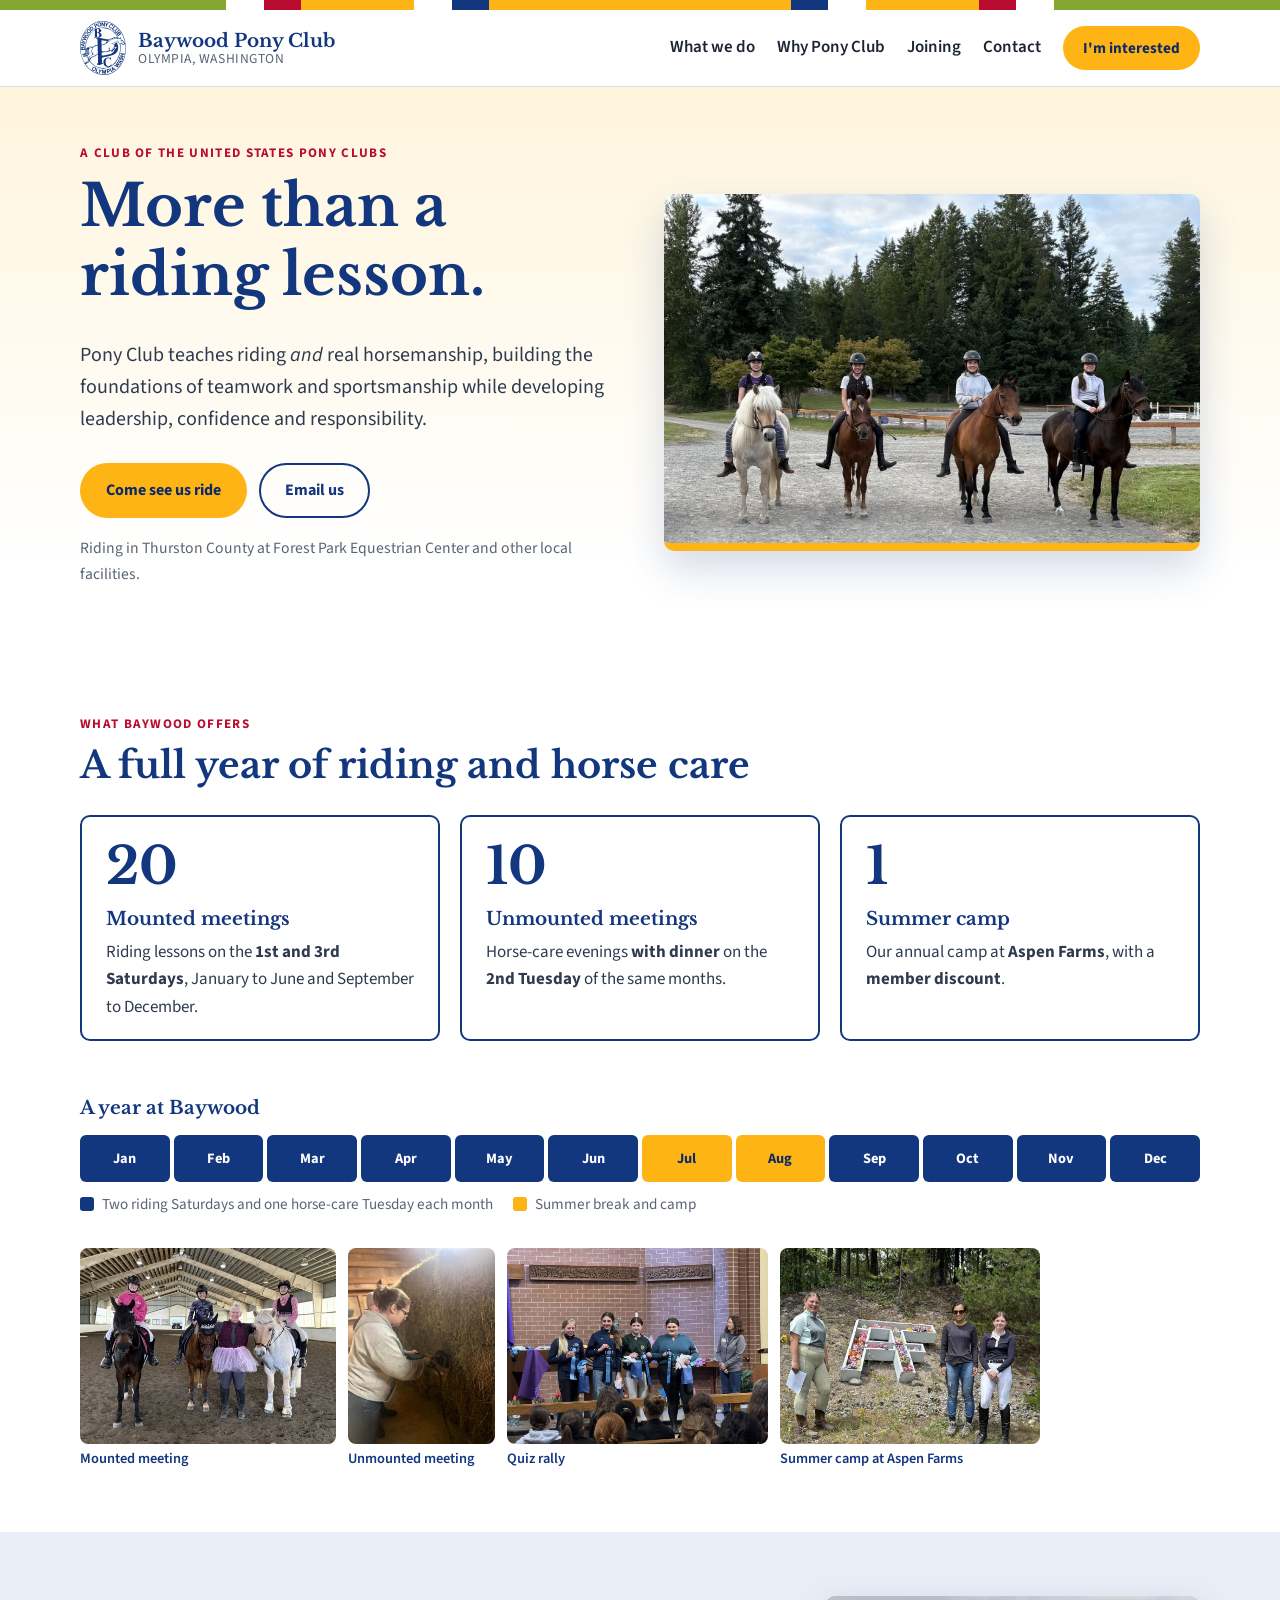
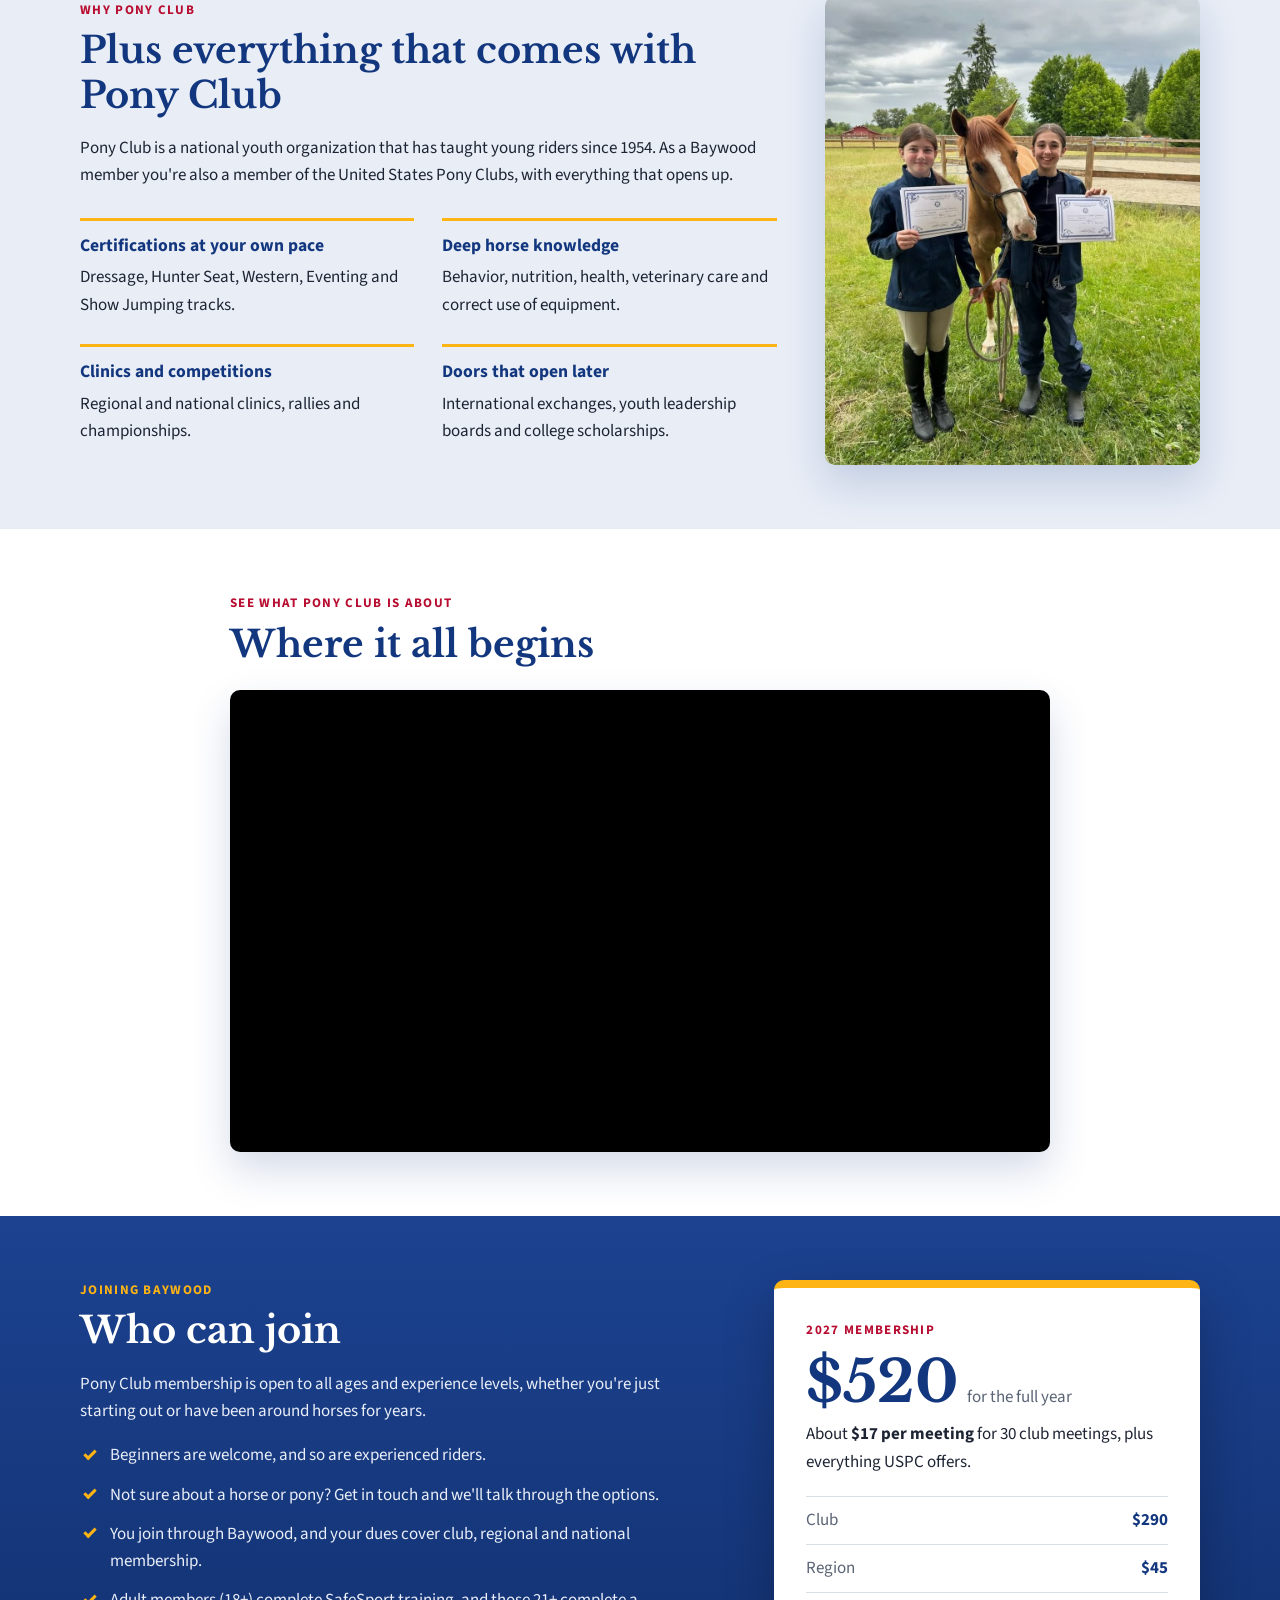
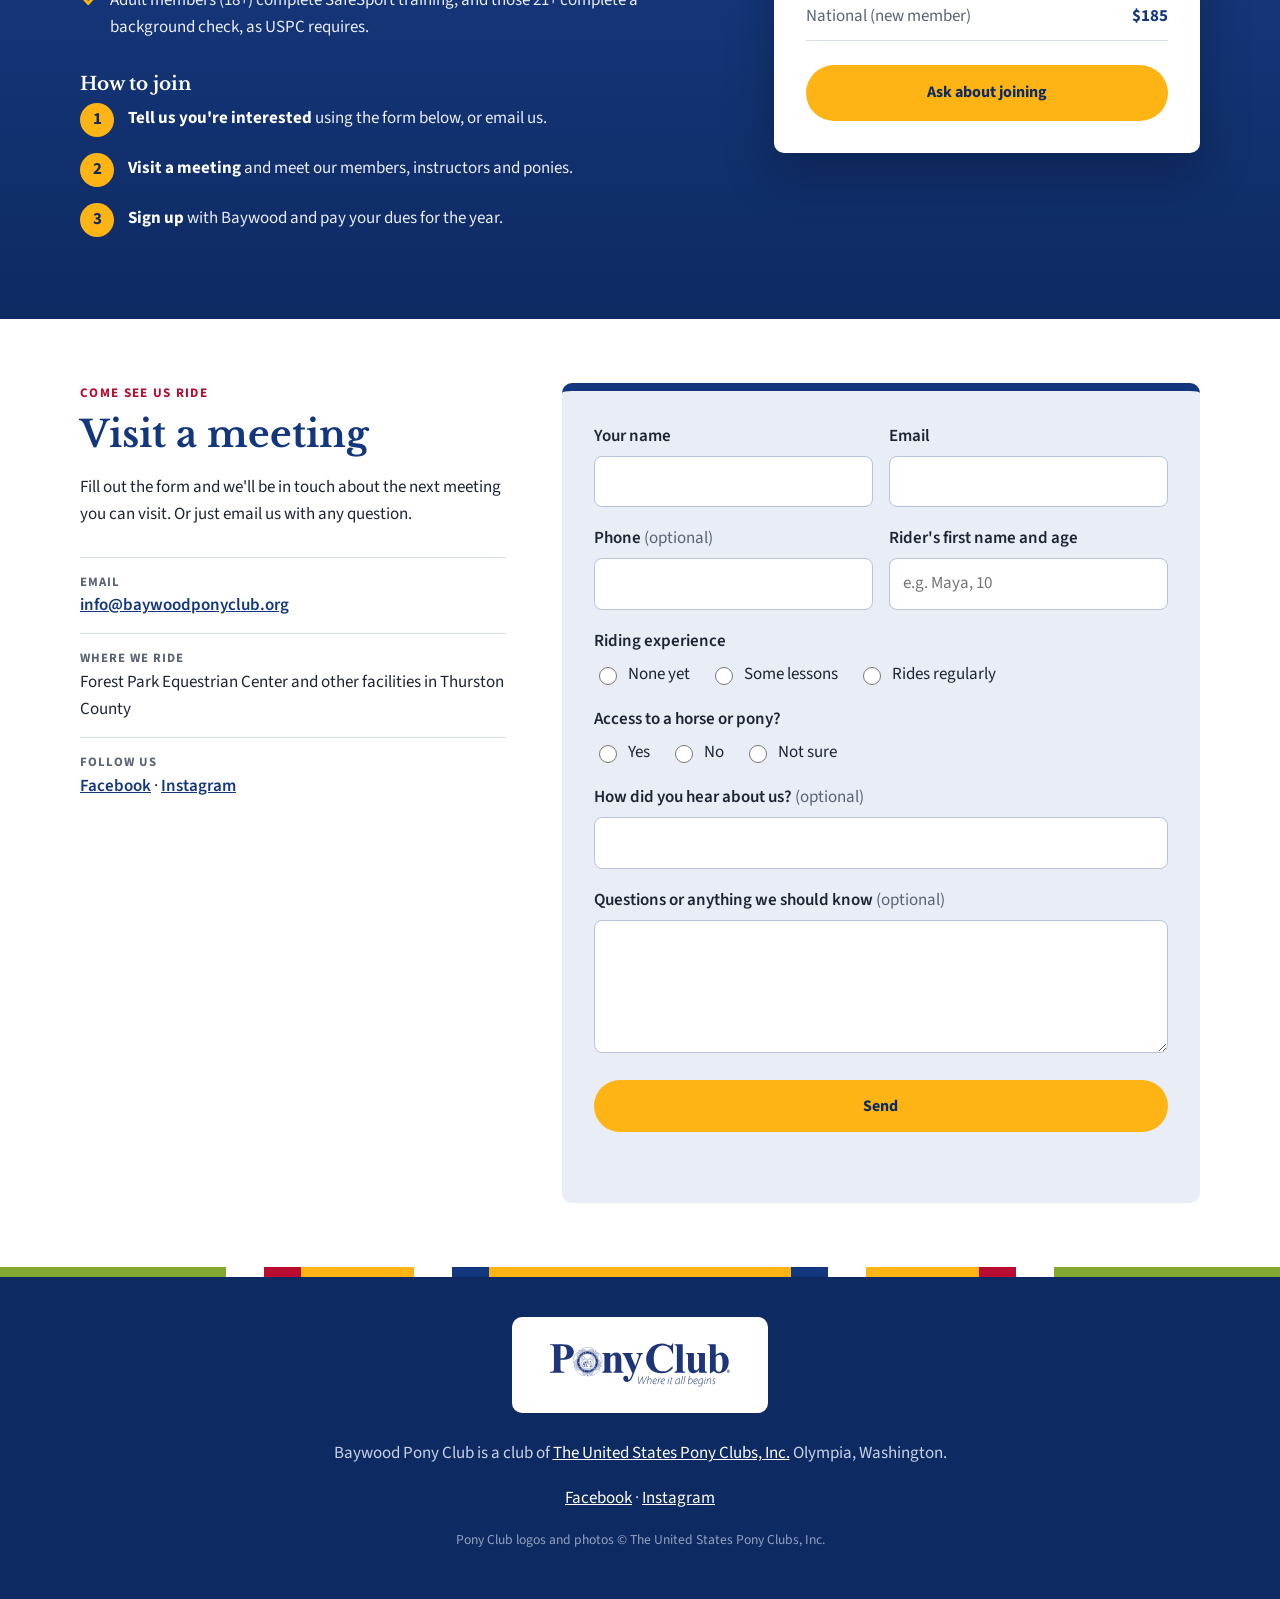
==== index.html @ 787c86e2 "Show the full five-rider photo when the hero image is enlarged Co-Authored-By: Claude Opus 5.5 (1M c" ====
<!doctype html>
<html lang="en">
<head>
  <meta charset="utf-8">
  <meta name="viewport" content="width=device-width, initial-scale=1">
  <title>Baywood Pony Club · Olympia, Washington</title>
  <meta name="description" content="Baywood Pony Club teaches young riders in Thurston County riding and real horsemanship. Mounted lessons, horse-care evenings and summer camp. Come see us ride.">
  <meta property="og:title" content="Baywood Pony Club · Olympia, Washington">
  <meta property="og:description" content="More than a riding lesson. Riding, horsemanship, teamwork and leadership for young riders in Thurston County.">
  <meta property="og:image" content="https://baywoodponyclub.org/assets/img/camp-trail-ride.jpg">
  <meta property="og:url" content="https://baywoodponyclub.org/">
  <link rel="canonical" href="https://baywoodponyclub.org/">
  <meta property="og:type" content="website">
  <link rel="icon" href="assets/img/favicon.png" type="image/png">
  <link rel="preconnect" href="https://fonts.googleapis.com">
  <link rel="preconnect" href="https://fonts.gstatic.com" crossorigin>
  <link href="https://fonts.googleapis.com/css2?family=Libre+Baskerville:ital,wght@0,400;0,700;1,400&family=Source+Sans+3:ital,wght@0,400;0,600;0,700;1,400&display=swap" rel="stylesheet">
  <link rel="stylesheet" href="assets/css/style.css">
</head>
<body>
  <a class="skip-link" href="#main">Skip to content</a>

  <!-- Pony Club brand stripe -->
  <div class="stripe" aria-hidden="true">
    <span class="g"></span><span class="w"></span><span class="r"></span><span class="y"></span><span class="w"></span><span class="b"></span><span class="y wide"></span><span class="b"></span><span class="w"></span><span class="y"></span><span class="r"></span><span class="w"></span><span class="g"></span>
  </div>

  <header class="site-header">
    <div class="container header-inner">
      <a class="brand" href="#top" aria-label="Baywood Pony Club home">
        <img src="assets/img/baywood-logo.svg" alt="" width="52" height="62">
        <span class="brand-text">
          <span class="brand-name">Baywood Pony Club</span>
          <span class="brand-sub">Olympia, Washington</span>
        </span>
      </a>
      <button class="nav-toggle" aria-expanded="false" aria-controls="site-nav">
        <span class="sr-only">Menu</span>
        <span class="bar"></span><span class="bar"></span><span class="bar"></span>
      </button>
      <nav id="site-nav" class="site-nav" aria-label="Main">
        <a href="#offer">What we do</a>
        <a href="#why">Why Pony Club</a>
        <a href="#join">Joining</a>
        <a href="#contact">Contact</a>
        <a class="btn btn-gold btn-sm" href="#interest">I'm interested</a>
      </nav>
    </div>
  </header>

  <main id="main">

    <!-- Hero -->
    <section class="hero" id="top">
      <div class="container hero-inner">
        <div class="hero-copy">
          <p class="eyebrow">A club of the United States Pony Clubs</p>
          <h1>More than a riding lesson.</h1>
          <p class="lead">Pony Club teaches riding <em>and</em> real horsemanship, building the foundations of teamwork and sportsmanship while developing leadership, confidence and responsibility.</p>
          <div class="hero-actions">
            <a class="btn btn-gold" href="#interest">Come see us ride</a>
            <a class="btn btn-outline" href="mailto:info@baywoodponyclub.org?subject=Baywood%20Pony%20Club%20question">Email us</a>
          </div>
          <p class="hero-note">Riding in Thurston County at Forest Park Equestrian Center and other local facilities.</p>
        </div>
        <figure class="hero-photo">
          <a href="assets/img/camp-trail-ride-full.jpg" class="zoom" data-caption="Summer camp at Aspen Farms" data-alt="Five Baywood riders lined up on their horses and ponies at summer camp, with tall evergreens behind them" aria-label="Enlarge photo: Baywood riders at summer camp"><img src="assets/img/camp-trail-ride.jpg" alt="Four Baywood riders lined up on their horses and ponies at summer camp, with tall evergreens behind them" width="1500" height="953"></a>
        </figure>
      </div>
    </section>

    <!-- What Baywood offers -->
    <section class="section" id="offer">
      <div class="container">
        <p class="eyebrow">What Baywood offers</p>
        <h2>A full year of riding and horse care</h2>
        <div class="stat-grid">
          <article class="stat-card">
            <p class="stat-num">20</p>
            <h3>Mounted meetings</h3>
            <p>Riding lessons on the <strong>1st and 3rd Saturdays</strong>, January to June and September to December.</p>
          </article>
          <article class="stat-card">
            <p class="stat-num">10</p>
            <h3>Unmounted meetings</h3>
            <p>Horse-care evenings <strong>with dinner</strong> on the <strong>2nd Tuesday</strong> of the same months.</p>
          </article>
          <article class="stat-card">
            <p class="stat-num">1</p>
            <h3>Summer camp</h3>
            <p>Our annual camp at <strong>Aspen Farms</strong>, with a <strong>member discount</strong>.</p>
          </article>
        </div>

        <h3 class="sub-head">A year at Baywood</h3>
        <ol class="year" aria-label="Months with club meetings">
          <li class="on">Jan</li><li class="on">Feb</li><li class="on">Mar</li><li class="on">Apr</li><li class="on">May</li><li class="on">Jun</li>
          <li class="camp">Jul</li><li class="camp">Aug</li>
          <li class="on">Sep</li><li class="on">Oct</li><li class="on">Nov</li><li class="on">Dec</li>
        </ol>
        <p class="year-key"><span class="key on"></span> Two riding Saturdays and one horse-care Tuesday each month <span class="key camp"></span> Summer break and camp</p>

        <div class="gallery">
          <figure style="flex-grow: 1.312">
            <a href="assets/img/mounted-meeting.jpg" class="zoom" aria-label="Enlarge photo: Mounted meeting"><img src="assets/img/mounted-meeting.jpg" alt="Three riders on their ponies in an indoor arena with their instructor, who is wearing a pink tutu" width="1000" height="762" loading="lazy"></a>
            <figcaption>Mounted meeting</figcaption>
          </figure>
          <figure style="flex-grow: 0.750">
            <a href="assets/img/unmounted-meeting.jpg" class="zoom" aria-label="Enlarge photo: Unmounted meeting"><img src="assets/img/unmounted-meeting.jpg" alt="A member practicing clipping on a hay bale at an unmounted meeting" width="900" height="1200" loading="lazy"></a>
            <figcaption>Unmounted meeting</figcaption>
          </figure>
          <figure style="flex-grow: 1.333">
            <a href="assets/img/quiz-rally.jpg" class="zoom" aria-label="Enlarge photo: Quiz rally"><img src="assets/img/quiz-rally.jpg" alt="Four members holding ribbons on stage at a quiz rally" width="1000" height="750" loading="lazy"></a>
            <figcaption>Quiz rally</figcaption>
          </figure>
          <figure style="flex-grow: 1.333">
            <a href="assets/img/summer-camp.jpg" class="zoom" aria-label="Enlarge photo: Summer camp at Aspen Farms"><img src="assets/img/summer-camp.jpg" alt="Members and an instructor at summer camp at Aspen Farms" width="960" height="720" loading="lazy"></a>
            <figcaption>Summer camp at Aspen Farms</figcaption>
          </figure>
        </div>
      </div>
    </section>

    <!-- Why Pony Club -->
    <section class="section section-tint" id="why">
      <div class="container why-inner">
        <div>
          <p class="eyebrow">Why Pony Club</p>
          <h2>Plus everything that comes with Pony Club</h2>
          <p>Pony Club is a national youth organization that has taught young riders since 1954. As a Baywood member you're also a member of the United States Pony Clubs, with everything that opens up.</p>
          <div class="feature-grid">
            <article class="feature">
              <h3>Certifications at your own pace</h3>
              <p>Dressage, Hunter Seat, Western, Eventing and Show Jumping tracks.</p>
            </article>
            <article class="feature">
              <h3>Deep horse knowledge</h3>
              <p>Behavior, nutrition, health, veterinary care and correct use of equipment.</p>
            </article>
            <article class="feature">
              <h3>Clinics and competitions</h3>
              <p>Regional and national clinics, rallies and championships.</p>
            </article>
            <article class="feature">
              <h3>Doors that open later</h3>
              <p>International exchanges, youth leadership boards and college scholarships.</p>
            </article>
          </div>
        </div>
        <figure class="why-photo">
          <img src="assets/img/rating.jpg" alt="Two Baywood members holding their new certification certificates beside a chestnut horse" width="900" height="1200" loading="lazy">
        </figure>
      </div>
    </section>

    <!-- Video -->
    <section class="section" id="video">
      <div class="container narrow">
        <p class="eyebrow">See what Pony Club is about</p>
        <h2>Where it all begins</h2>
        <div class="video">
          <iframe src="https://www.youtube-nocookie.com/embed/f9ogVcDZHcY" title="United States Pony Clubs introduction video" loading="lazy" allow="accelerometer; encrypted-media; gyroscope; picture-in-picture; web-share" referrerpolicy="strict-origin-when-cross-origin" allowfullscreen></iframe>
        </div>
      </div>
    </section>

    <!-- Joining -->
    <section class="section section-navy" id="join">
      <div class="container join-inner">
        <div class="join-who">
          <p class="eyebrow eyebrow-gold">Joining Baywood</p>
          <h2>Who can join</h2>
          <p>Pony Club membership is open to all ages and experience levels, whether you're just starting out or have been around horses for years.</p>
          <ul class="checks">
            <li>Beginners are welcome, and so are experienced riders.</li>
            <li>Not sure about a horse or pony? Get in touch and we'll talk through the options.</li>
            <li>You join through Baywood, and your dues cover club, regional and national membership.</li>
            <li>Adult members (18+) complete SafeSport training, and those 21+ complete a background check, as USPC requires.</li>
          </ul>
          <h3>How to join</h3>
          <ol class="steps">
            <li><strong>Tell us you're interested</strong> using the form below, or email us.</li>
            <li><strong>Visit a meeting</strong> and meet our members, instructors and ponies.</li>
            <li><strong>Sign up</strong> with Baywood and pay your dues for the year.</li>
          </ol>
        </div>
        <aside class="price-card" aria-labelledby="price-title">
          <p class="price-year" id="price-title">2027 membership</p>
          <p class="price"><span class="amount">$520</span> for the full year</p>
          <p>About <strong>$17 per meeting</strong> for 30 club meetings, plus everything USPC offers.</p>
          <dl class="price-break">
            <div><dt>Club</dt><dd>$290</dd></div>
            <div><dt>Region</dt><dd>$45</dd></div>
            <div><dt>National (new member)</dt><dd>$185</dd></div>
          </dl>
          <a class="btn btn-gold btn-block" href="#interest">Ask about joining</a>
        </aside>
      </div>
    </section>

    <!-- Interest form + contact -->
    <section class="section" id="contact">
      <div class="container contact-inner">
        <div class="contact-copy">
          <p class="eyebrow">Come see us ride</p>
          <h2 id="interest">Visit a meeting</h2>
          <p>Fill out the form and we'll be in touch about the next meeting you can visit. Or just email us with any question.</p>
          <ul class="contact-list">
            <li>
              <span class="label">Email</span>
              <a href="mailto:info@baywoodponyclub.org?subject=Baywood%20Pony%20Club%20question">info@baywoodponyclub.org</a>
            </li>
            <li>
              <span class="label">Where we ride</span>
              Forest Park Equestrian Center and other facilities in Thurston County
            </li>
            <li>
              <span class="label">Follow us</span>
              <a href="https://www.facebook.com/BaywoodPC/" rel="noopener">Facebook</a> ·
              <a href="https://www.instagram.com/baywood_ponyclub/" rel="noopener">Instagram</a>
            </li>
          </ul>
        </div>

        <form class="interest-form" id="interest-form" action="https://formsubmit.co/info@baywoodponyclub.org" method="POST">
          <input type="hidden" name="_subject" value="New Baywood Pony Club interest form">
          <input type="hidden" name="_template" value="table">
          <input type="hidden" name="_captcha" value="false">
          <input type="hidden" name="_next" value="">
          <input type="text" name="_honey" class="honey" tabindex="-1" autocomplete="off" aria-hidden="true">

          <div class="field-row">
            <div class="field">
              <label for="parent">Your name</label>
              <input id="parent" name="Name" type="text" autocomplete="name" required>
            </div>
            <div class="field">
              <label for="email">Email</label>
              <input id="email" name="email" type="email" autocomplete="email" required>
            </div>
          </div>
          <div class="field-row">
            <div class="field">
              <label for="phone">Phone <span class="opt">(optional)</span></label>
              <input id="phone" name="Phone" type="tel" autocomplete="tel">
            </div>
            <div class="field">
              <label for="rider">Rider's first name and age</label>
              <input id="rider" name="Rider" type="text" placeholder="e.g. Maya, 10" required>
            </div>
          </div>
          <fieldset class="field">
            <legend>Riding experience</legend>
            <div class="choices">
              <label><input type="radio" name="Experience" value="None yet" required> None yet</label>
              <label><input type="radio" name="Experience" value="Some lessons"> Some lessons</label>
              <label><input type="radio" name="Experience" value="Rides regularly"> Rides regularly</label>
            </div>
          </fieldset>
          <fieldset class="field">
            <legend>Access to a horse or pony?</legend>
            <div class="choices">
              <label><input type="radio" name="Horse access" value="Yes" required> Yes</label>
              <label><input type="radio" name="Horse access" value="No"> No</label>
              <label><input type="radio" name="Horse access" value="Not sure"> Not sure</label>
            </div>
          </fieldset>
          <div class="field">
            <label for="heard">How did you hear about us? <span class="opt">(optional)</span></label>
            <input id="heard" name="Heard about us" type="text">
          </div>
          <div class="field">
            <label for="message">Questions or anything we should know <span class="opt">(optional)</span></label>
            <textarea id="message" name="Message" rows="4"></textarea>
          </div>
          <button class="btn btn-gold btn-block" type="submit">Send</button>
          <p class="form-status" role="status" aria-live="polite"></p>
        </form>
      </div>
    </section>
  </main>

  <dialog class="lightbox" id="lightbox" aria-label="Photo viewer">
    <button class="lb-close" type="button" aria-label="Close">&times;</button>
    <button class="lb-prev" type="button" aria-label="Previous photo">&#8249;</button>
    <figure>
      <img src="" alt="">
      <figcaption></figcaption>
    </figure>
    <button class="lb-next" type="button" aria-label="Next photo">&#8250;</button>
  </dialog>

  <footer class="site-footer">
    <div class="stripe" aria-hidden="true">
      <span class="g"></span><span class="w"></span><span class="r"></span><span class="y"></span><span class="w"></span><span class="b"></span><span class="y wide"></span><span class="b"></span><span class="w"></span><span class="y"></span><span class="r"></span><span class="w"></span><span class="g"></span>
    </div>
    <div class="container footer-inner">
      <a href="https://www.ponyclub.org" class="footer-logo" rel="noopener">
        <img src="assets/img/pony-club-logo.svg" alt="Pony Club, Where it all begins" width="216" height="72" loading="lazy">
      </a>
      <p>Baywood Pony Club is a club of <a href="https://www.ponyclub.org" rel="noopener">The United States Pony Clubs, Inc.</a> Olympia, Washington.</p>
      <p class="social"><a href="https://www.facebook.com/BaywoodPC/" rel="noopener">Facebook</a> · <a href="https://www.instagram.com/baywood_ponyclub/" rel="noopener">Instagram</a></p>
      <p class="fine">Pony Club logos and photos © The United States Pony Clubs, Inc.</p>
    </div>
  </footer>

  <script src="assets/js/main.js" defer></script>
  <!-- Cloudflare Web Analytics --><script defer src='https://static.cloudflareinsights.com/beacon.min.js' data-cf-beacon='{"token": "b9a4ff217df244c380a9cbbc4a58297b"}'></script><!-- End Cloudflare Web Analytics -->
</body>
</html>
---- assets/css/style.css ----
/* Baywood Pony Club. Colors follow the USPC brand stripe. */
:root {
  --navy: #13377e;
  --navy-deep: #0e2a63;
  --gold: #fdb414;
  --gold-deep: #e09c00;
  --red: #b80d31;
  --green: #82a832;
  --cream: #fff5dd;
  --sky: #e8edf6;
  --ink: #1d2433;
  --muted: #5a6475;
  --line: #d9dfea;
  --white: #ffffff;
  --radius: 10px;
  --serif: "Libre Baskerville", Georgia, "Times New Roman", serif;
  --sans: "Source Sans 3", "Segoe UI", Helvetica, Arial, sans-serif;
}

*, *::before, *::after { box-sizing: border-box; }
html { scroll-behavior: smooth; scroll-padding-top: 88px; }
body {
  margin: 0;
  font-family: var(--sans);
  font-size: 1.0625rem;
  line-height: 1.6;
  color: var(--ink);
  background: var(--white);
}
img { max-width: 100%; height: auto; display: block; }
a { color: var(--navy); }
a:hover { color: var(--red); }
h1, h2, h3 { font-family: var(--serif); color: var(--navy); line-height: 1.2; margin: 0 0 .5em; }
h1 { font-size: clamp(2.2rem, 5vw, 3.6rem); }
h2 { font-size: clamp(1.6rem, 3.2vw, 2.3rem); }
h3 { font-size: 1.15rem; }
p { margin: 0 0 1em; }

.container { width: min(1120px, 100% - 32px); margin-inline: auto; }
.narrow { width: min(820px, 100% - 32px); }
.sr-only, .honey {
  position: absolute !important; width: 1px; height: 1px; overflow: hidden;
  clip: rect(0 0 0 0); white-space: nowrap; border: 0; padding: 0; margin: -1px;
}
.skip-link { position: absolute; left: -999px; top: 8px; background: var(--navy); color: #fff; padding: 8px 14px; z-index: 100; }
.skip-link:focus { left: 8px; }

/* Brand stripe */
.stripe { display: flex; height: 10px; }
.stripe span { flex: 3; }
.stripe .wide { flex: 8; }
.stripe .w { flex: 1; background: var(--white); }
.stripe .g { flex: 6; background: var(--green); }
.stripe .r { flex: 1; background: var(--red); }
.stripe .y { background: var(--gold); }
.stripe .b { flex: 1; background: var(--navy); }

/* Header */
.site-header {
  position: sticky; top: 0; z-index: 50;
  background: rgba(255,255,255,.96);
  backdrop-filter: blur(6px);
  border-bottom: 1px solid var(--line);
}
.header-inner { display: flex; align-items: center; justify-content: space-between; gap: 16px; min-height: 76px; }
.brand { display: flex; align-items: center; gap: 12px; text-decoration: none; color: var(--navy); }
.brand img { width: 46px; height: auto; }
.brand-text { display: flex; flex-direction: column; line-height: 1.15; }
.brand-name { font-family: var(--serif); font-weight: 700; font-size: 1.15rem; }
.brand-sub { font-size: .85rem; color: var(--muted); letter-spacing: .04em; text-transform: uppercase; }
.site-nav { display: flex; align-items: center; gap: 22px; }
.site-nav a:not(.btn) { text-decoration: none; font-weight: 600; color: var(--ink); }
.site-nav a:not(.btn):hover { color: var(--navy); text-decoration: underline; text-underline-offset: 4px; text-decoration-color: var(--gold); text-decoration-thickness: 3px; }
.nav-toggle { display: none; background: none; border: 0; padding: 10px; cursor: pointer; }
.nav-toggle .bar { display: block; width: 24px; height: 2px; background: var(--navy); margin: 5px 0; transition: transform .2s; }

/* Buttons */
.btn {
  display: inline-block; font-family: var(--sans); font-weight: 700; font-size: 1rem;
  padding: 13px 24px; border-radius: 999px; text-decoration: none; border: 2px solid transparent;
  cursor: pointer; transition: background .15s, color .15s, border-color .15s; text-align: center;
}
.btn-sm { padding: 8px 18px; font-size: .95rem; }
.btn-block { display: block; width: 100%; }
.btn-gold { background: var(--gold); color: var(--navy-deep); }
.btn-gold:hover { background: var(--gold-deep); color: var(--navy-deep); }
.btn-outline { border-color: var(--navy); color: var(--navy); background: transparent; }
.btn-outline:hover { background: var(--navy); color: #fff; }
.btn:focus-visible, a:focus-visible, input:focus-visible, textarea:focus-visible, button:focus-visible {
  outline: 3px solid var(--red); outline-offset: 2px;
}

.eyebrow { font-weight: 700; letter-spacing: .1em; text-transform: uppercase; font-size: .82rem; color: var(--red); margin-bottom: .6em; }
.eyebrow-gold { color: var(--gold); }

/* Hero */
.hero { background: linear-gradient(180deg, var(--cream) 0%, #fff 85%); padding: 56px 0 48px; }
.hero-inner { display: grid; grid-template-columns: 1fr 1fr; gap: 48px; align-items: center; }
.lead { font-size: 1.25rem; color: #2f3a4f; max-width: 34em; }
.hero-actions { display: flex; flex-wrap: wrap; gap: 12px; margin: 28px 0 18px; }
.hero-note { color: var(--muted); font-size: .98rem; }
.hero-photo { margin: 0; }
.hero-photo a.zoom { display: block; cursor: zoom-in; border-radius: var(--radius); }
.hero-photo img, .why-photo img {
  width: 100%; aspect-ratio: 4 / 5; object-fit: cover; border-radius: var(--radius);
  box-shadow: 0 18px 40px rgba(19,55,126,.18);
}
.hero-photo img { aspect-ratio: 3 / 2; object-position: center 62%; border-bottom: 8px solid var(--gold); }

/* Sections */
.section { padding: 64px 0; }
.section-tint { background: var(--sky); }
.section-navy { background: linear-gradient(180deg, #1c4290 0%, var(--navy-deep) 100%); color: #e9eef8; }
.section-navy h2, .section-navy h3 { color: #fff; }
.sub-head { margin-top: 56px; }

/* Stat cards */
.stat-grid { display: grid; grid-template-columns: repeat(3, 1fr); gap: 20px; margin-top: 28px; }
.stat-card { border: 2px solid var(--navy); border-radius: var(--radius); padding: 24px 24px 18px; background: #fff; }
.stat-num { font-family: var(--serif); font-weight: 700; font-size: 3.2rem; line-height: 1; color: var(--navy); margin-bottom: .3em; }
.stat-card h3 { color: var(--navy); }
.stat-card p:last-child { margin: 0; color: #2f3a4f; }

/* Year strip */
.year { list-style: none; padding: 0; margin: 16px 0 10px; display: grid; grid-template-columns: repeat(12, 1fr); gap: 4px; }
.year li { text-align: center; font-weight: 700; font-size: .9rem; padding: 12px 0; border-radius: 6px; }
.year .on { background: var(--navy); color: #fff; }
.year .camp { background: var(--gold); color: var(--navy-deep); }
.year-key { color: var(--muted); font-size: .95rem; display: flex; flex-wrap: wrap; align-items: center; gap: 8px; }
.key { display: inline-block; width: 14px; height: 14px; border-radius: 3px; }
.key.on { background: var(--navy); }
.key.camp { background: var(--gold); margin-left: 12px; }

/* Photo placeholders */
.gallery { display: flex; gap: 12px; margin-top: 32px; max-width: 960px; }
.gallery figure { margin: 0; flex-basis: 0; min-width: 0; }
.gallery a.zoom { display: block; border-radius: 8px; overflow: hidden; cursor: zoom-in; }
.gallery img { width: 100%; height: auto; transition: transform .2s ease; }
.gallery a.zoom:hover img { transform: scale(1.04); }
.gallery figcaption { margin-top: 6px; font-weight: 600; color: var(--navy); font-size: .9rem; line-height: 1.3; }
.photo-slot {
  margin: 0; aspect-ratio: 4 / 3; border-radius: var(--radius);
  border: 2px dashed #9aa8c6; background: repeating-linear-gradient(45deg, #f4f6fb, #f4f6fb 12px, #eceff7 12px, #eceff7 24px);
  display: grid; place-items: center; text-align: center; padding: 16px; color: var(--muted); font-weight: 600;
}

/* Lightbox */
.lightbox { border: 0; padding: 0; background: transparent; max-width: 100vw; max-height: 100vh; width: 100vw; height: 100vh; }
.lightbox[open] { display: flex; align-items: center; justify-content: center; }
.lightbox::backdrop { background: rgba(8, 18, 40, .88); }
.lightbox figure { margin: 0; text-align: center; }
.lightbox img { max-width: min(92vw, 1200px); max-height: 82vh; width: auto; height: auto; border-radius: 8px; box-shadow: 0 20px 60px rgba(0,0,0,.5); }
.lightbox figcaption { color: #fff; font-weight: 600; margin-top: 12px; }
.lightbox button { position: fixed; background: rgba(255,255,255,.14); color: #fff; border: 0; border-radius: 50%; width: 48px; height: 48px; font-size: 2rem; line-height: 1; cursor: pointer; display: grid; place-items: center; }
.lightbox button:hover { background: rgba(255,255,255,.28); }
.lb-close { top: 16px; right: 16px; }
.lb-prev { left: 16px; top: 50%; transform: translateY(-50%); }
.lb-next { right: 16px; top: 50%; transform: translateY(-50%); }

/* Why Pony Club */
.why-inner { display: grid; grid-template-columns: 1.3fr .7fr; gap: 48px; align-items: center; }
.feature-grid { display: grid; grid-template-columns: repeat(2, 1fr); gap: 8px 28px; margin-top: 28px; }
.feature { border-top: 3px solid var(--gold); padding-top: 14px; }
.feature h3 { font-family: var(--sans); font-weight: 700; font-size: 1.1rem; }
.why-photo { margin: 0; }

/* Video */
.video { position: relative; aspect-ratio: 16 / 9; border-radius: var(--radius); overflow: hidden; background: #000; margin-top: 24px; box-shadow: 0 18px 40px rgba(19,55,126,.18); }
.video iframe { position: absolute; inset: 0; width: 100%; height: 100%; border: 0; }

/* Joining */
.join-inner { display: grid; grid-template-columns: 1.2fr .8fr; gap: 56px; align-items: start; }
.checks { list-style: none; padding: 0; margin: 0 0 32px; }
.checks li { position: relative; padding-left: 30px; margin-bottom: 12px; }
.checks li::before { content: ""; position: absolute; left: 4px; top: .45em; width: 12px; height: 7px; border-left: 3px solid var(--gold); border-bottom: 3px solid var(--gold); transform: rotate(-45deg); }
.steps { counter-reset: step; list-style: none; padding: 0; margin: 0; }
.steps li { counter-increment: step; position: relative; padding-left: 48px; margin-bottom: 16px; min-height: 34px; }
.steps li::before { content: counter(step); position: absolute; left: 0; top: -2px; width: 34px; height: 34px; border-radius: 50%; background: var(--gold); color: var(--navy-deep); font-weight: 700; display: grid; place-items: center; }
.steps strong { color: #fff; }
.price-card { background: #fff; color: var(--ink); border-radius: var(--radius); padding: 32px; border-top: 8px solid var(--gold); box-shadow: 0 20px 50px rgba(0,0,0,.25); }
.price-year { font-weight: 700; letter-spacing: .1em; text-transform: uppercase; font-size: .82rem; color: var(--red); }
.price { margin: 0 0 .6em; color: var(--muted); }
.amount { font-family: var(--serif); font-weight: 700; font-size: 3.6rem; color: var(--navy); line-height: 1; margin-right: 6px; }
.price-break { margin: 20px 0 24px; border-top: 1px solid var(--line); }
.price-break div { display: flex; justify-content: space-between; padding: 10px 0; border-bottom: 1px solid var(--line); }
.price-break dt { color: var(--muted); }
.price-break dd { margin: 0; font-weight: 700; color: var(--navy); }

/* Contact + form */
.contact-inner { display: grid; grid-template-columns: .8fr 1.2fr; gap: 56px; align-items: start; }
.contact-list { list-style: none; padding: 0; margin: 28px 0 0; }
.contact-list li { padding: 14px 0; border-top: 1px solid var(--line); }
.contact-list .label { display: block; font-size: .8rem; letter-spacing: .08em; text-transform: uppercase; font-weight: 700; color: var(--muted); }
.contact-list a { font-weight: 600; word-break: break-word; }
.interest-form { background: var(--sky); border-radius: var(--radius); padding: 32px; border-top: 8px solid var(--navy); }
.field-row { display: grid; grid-template-columns: 1fr 1fr; gap: 0 16px; }
.field { margin: 0 0 18px; border: 0; padding: 0; min-width: 0; }
.field label, .field legend { display: block; font-weight: 600; margin-bottom: 6px; padding: 0; }
.opt { font-weight: 400; color: var(--muted); }
.field input[type="text"], .field input[type="email"], .field input[type="tel"], .field textarea {
  width: 100%; font: inherit; padding: 11px 13px; border: 1.5px solid #b8c3d9; border-radius: 8px; background: #fff; color: var(--ink);
}
.field textarea { resize: vertical; }
.choices { display: flex; flex-wrap: wrap; gap: 8px 20px; }
.choices label { font-weight: 400; display: flex; align-items: center; gap: 8px; margin: 0; cursor: pointer; }
.choices input { width: 18px; height: 18px; accent-color: var(--navy); }
.form-status { margin: 14px 0 0; font-weight: 600; min-height: 1.5em; }
.form-status.ok { color: #1f6b2a; }
.form-status.err { color: var(--red); }
.form-thanks { text-align: center; padding: 40px 12px; }
.form-thanks h3 { font-size: 1.5rem; }

/* Footer */
.site-footer { background: var(--navy-deep); color: #c8d2e6; }
.footer-inner { padding: 40px 0 48px; text-align: center; }
.footer-logo { display: inline-block; background: #fff; padding: 12px 20px; border-radius: var(--radius); margin-bottom: 18px; }
.footer-logo img { width: 216px; }
.site-footer a { color: #fff; }
.fine { font-size: .85rem; color: #93a1c0; margin: 0; }

/* Responsive */
@media (max-width: 900px) {
  .hero-inner, .why-inner, .join-inner, .contact-inner { grid-template-columns: 1fr; gap: 36px; }
  .hero-photo { max-width: 640px; }
  .hero-photo img { aspect-ratio: 3 / 2; }
  .why-photo { max-width: 460px; }
  .why-photo img { aspect-ratio: 4 / 3; object-position: center 25%; }
  .section { padding: 60px 0; }
}
@media (max-width: 760px) {
  .nav-toggle { display: block; }
  .site-nav {
    position: absolute; top: 100%; left: 0; right: 0; flex-direction: column; align-items: stretch; gap: 0;
    background: #fff; border-bottom: 1px solid var(--line); padding: 8px 16px 16px; display: none;
  }
  .site-nav.open { display: flex; }
  .site-nav a:not(.btn) { padding: 12px 0; border-bottom: 1px solid var(--line); }
  .site-nav .btn { margin-top: 14px; }
  .nav-toggle[aria-expanded="true"] .bar:nth-child(2) { transform: translateY(7px) rotate(45deg); }
  .nav-toggle[aria-expanded="true"] .bar:nth-child(3) { opacity: 0; }
  .nav-toggle[aria-expanded="true"] .bar:nth-child(4) { transform: translateY(-7px) rotate(-45deg); }
  .stat-grid, .feature-grid, .field-row { grid-template-columns: 1fr; }
  .gallery { gap: 6px; }
  .gallery a.zoom { border-radius: 6px; }
  .gallery figcaption { display: none; }
  .year { grid-template-columns: repeat(6, 1fr); }
  .hero { padding-top: 36px; }
  .interest-form, .price-card { padding: 24px 20px; }
}
@media (prefers-reduced-motion: reduce) { html { scroll-behavior: auto; } }
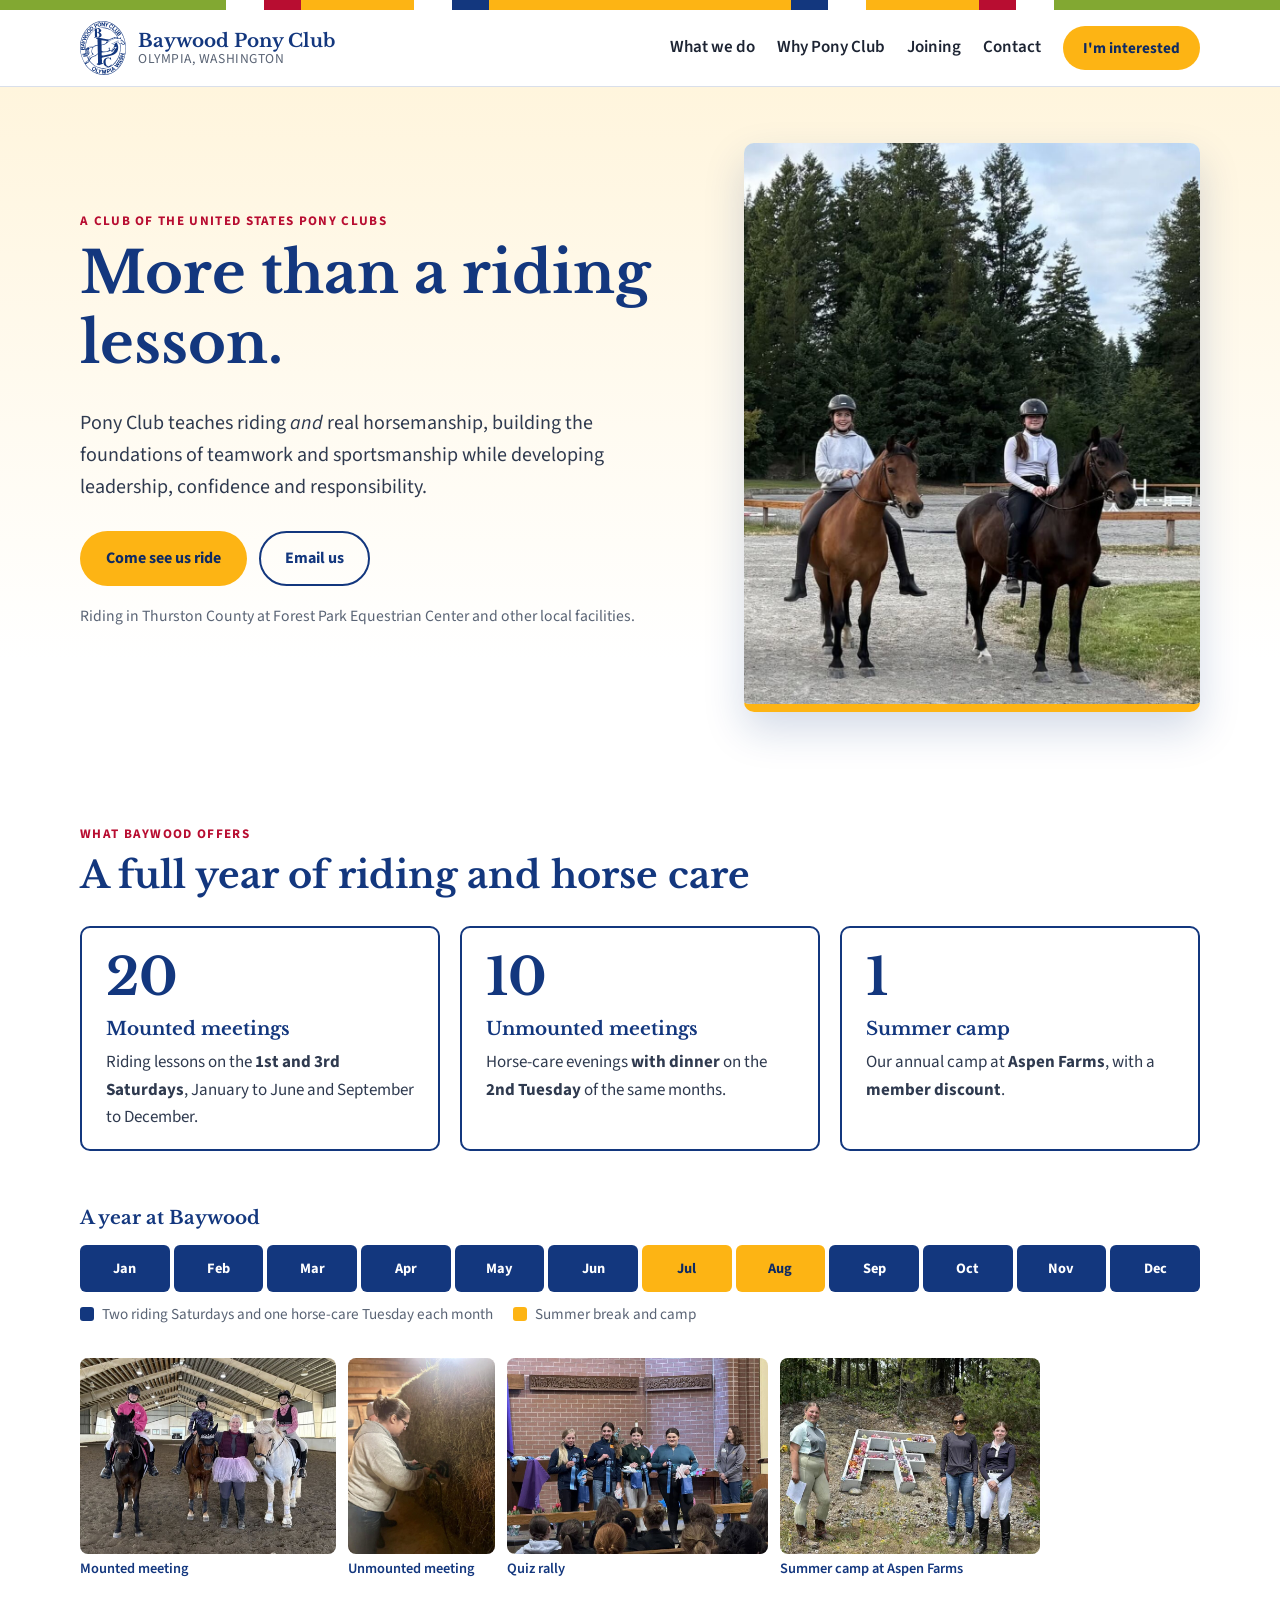
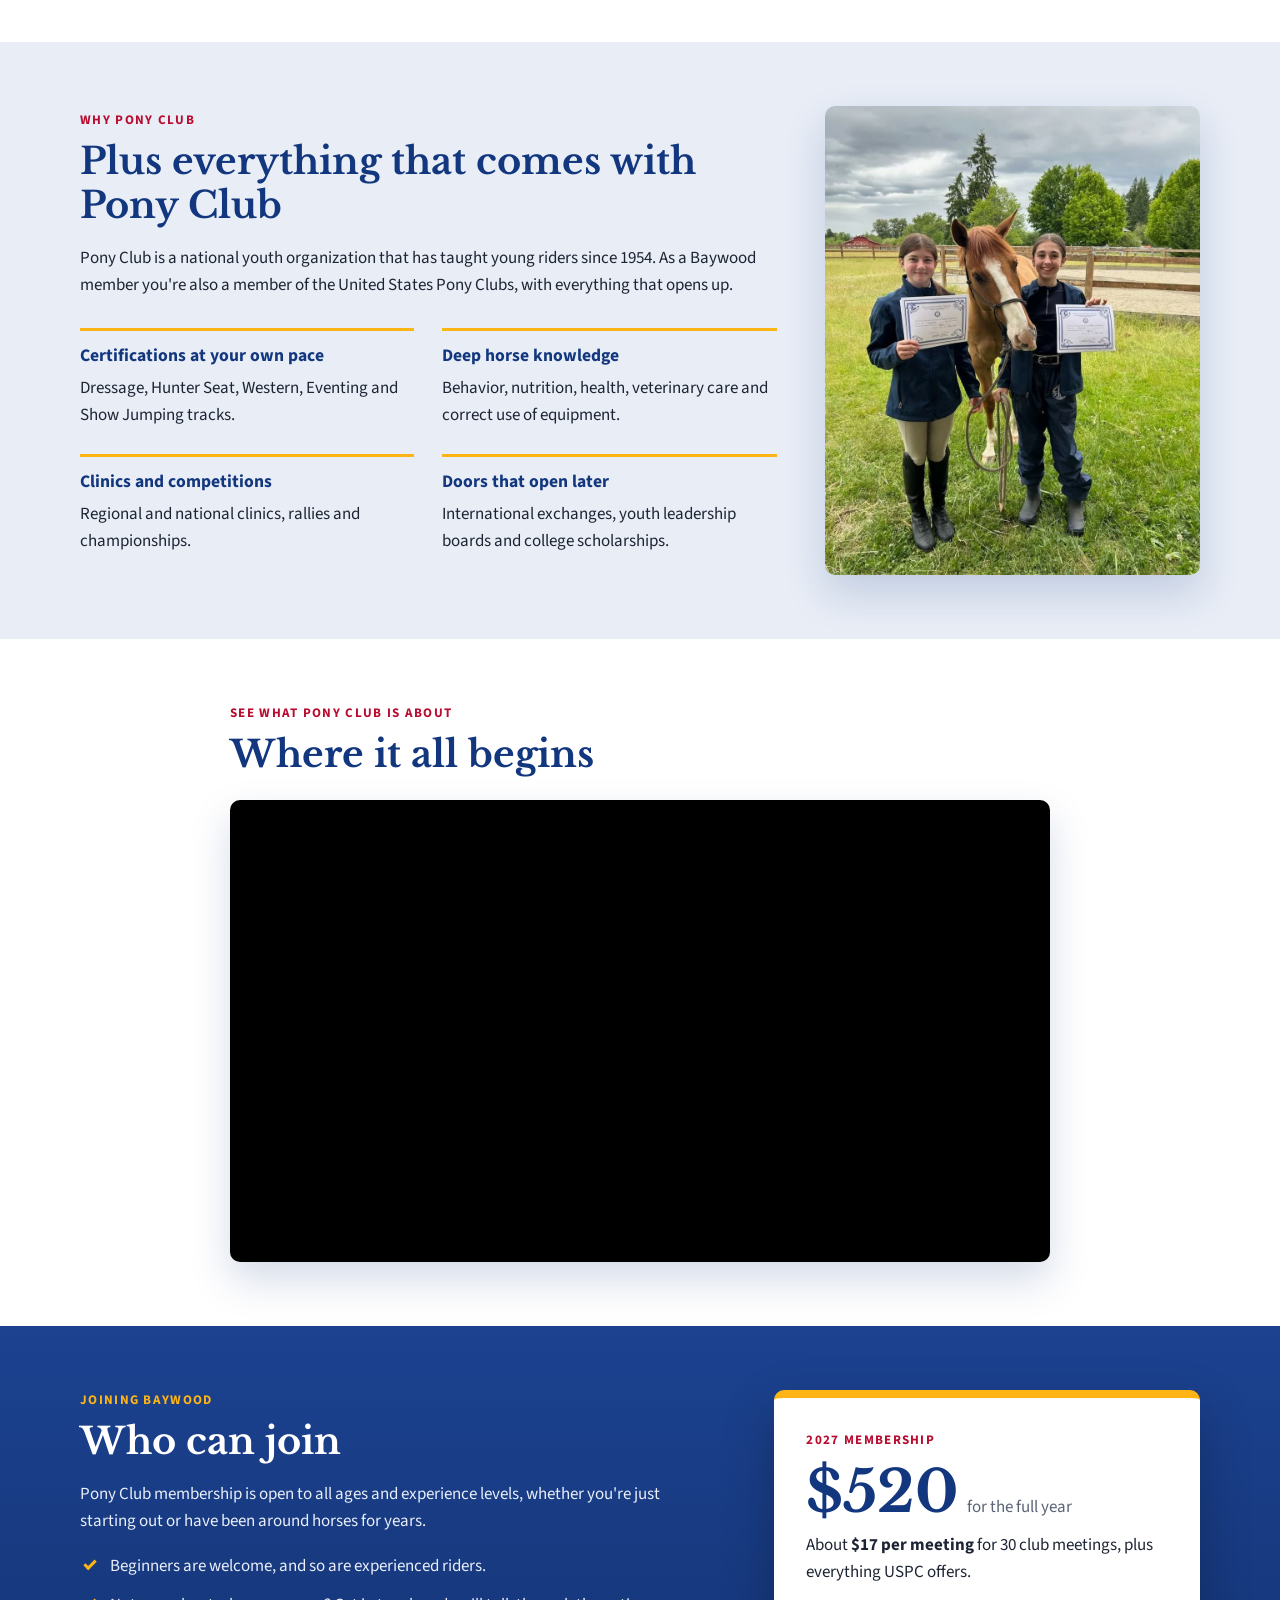
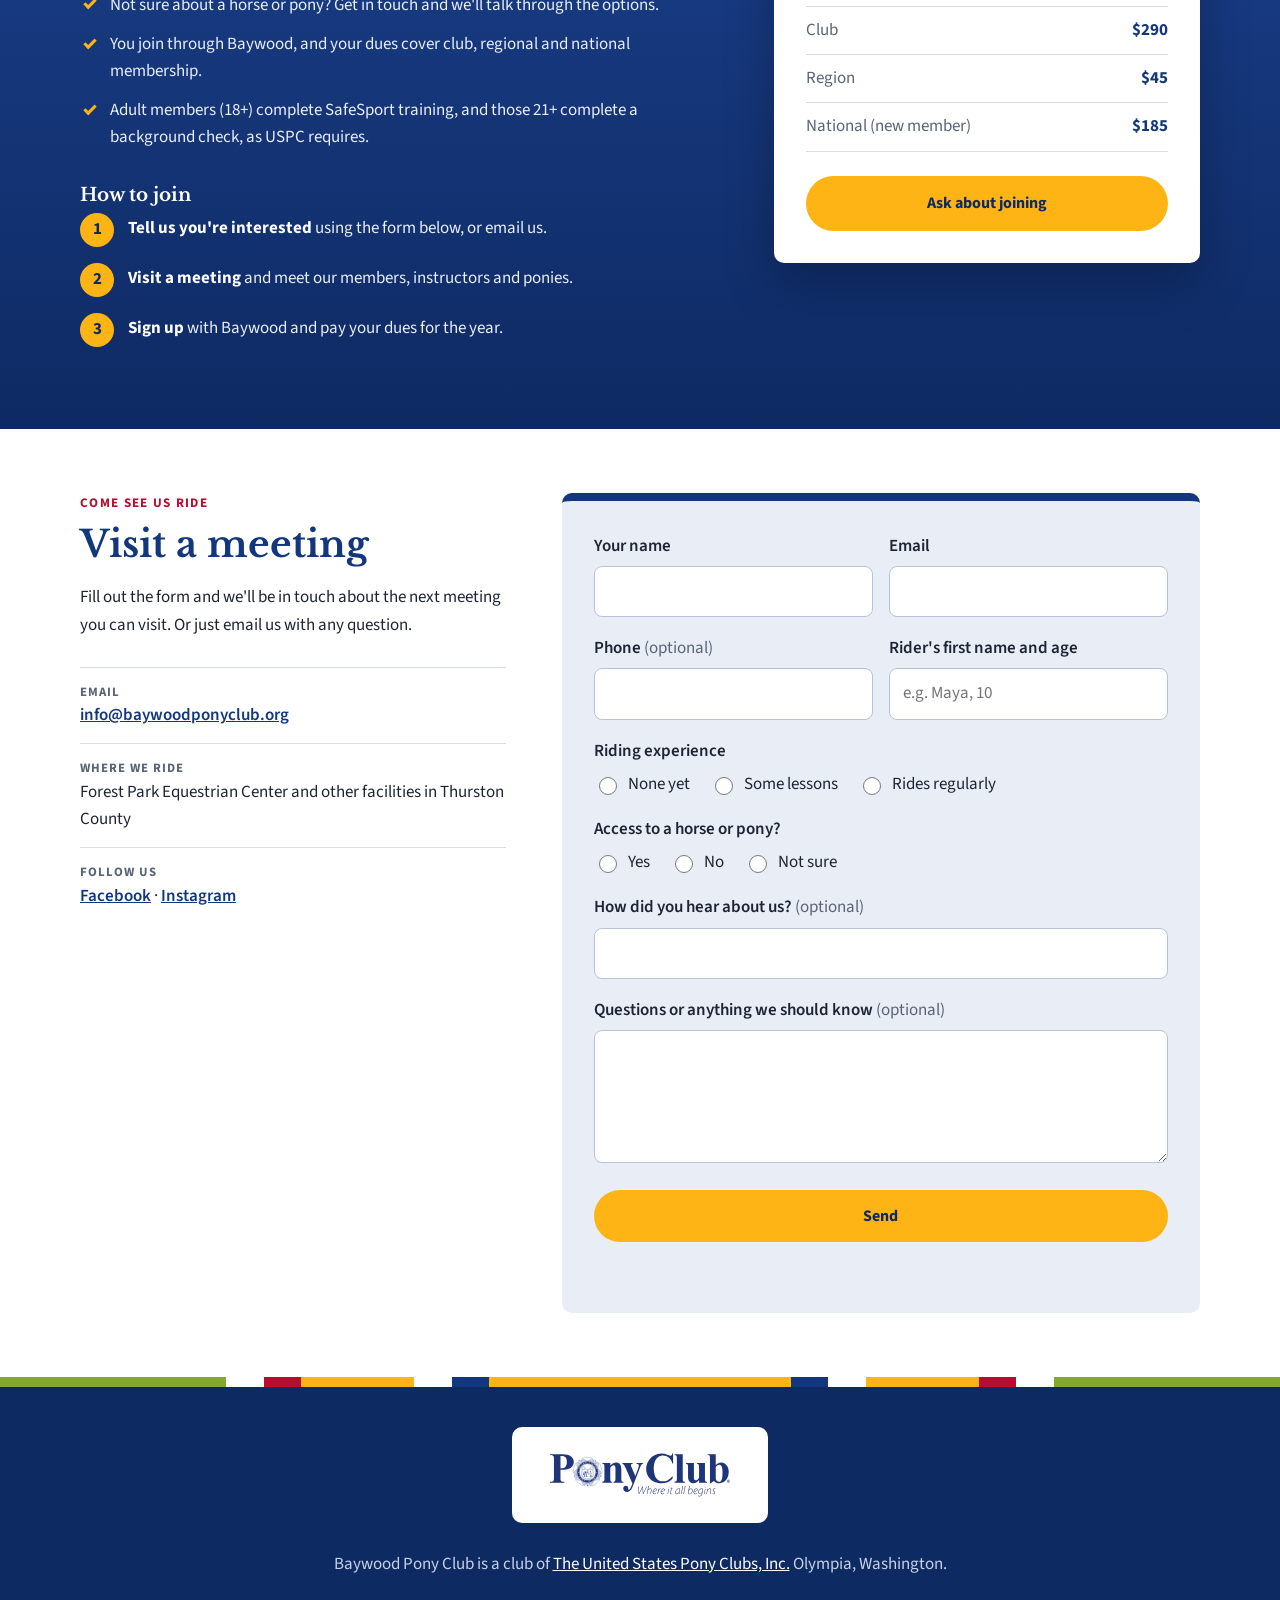
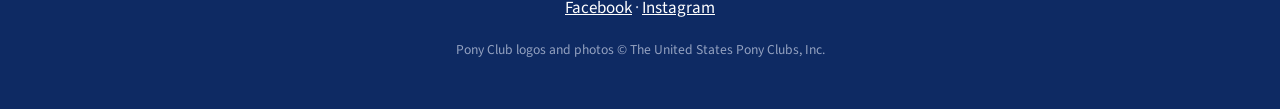
==== commit f6476506: "Use a tall two-rider crop for the cover photo and restore the original hero layout Co-Authored-By: C" ====
--- a/index.html
+++ b/index.html
@@ -7,7 +7,7 @@
   <meta name="description" content="Baywood Pony Club teaches young riders in Thurston County riding and real horsemanship. Mounted lessons, horse-care evenings and summer camp. Come see us ride.">
   <meta property="og:title" content="Baywood Pony Club · Olympia, Washington">
   <meta property="og:description" content="More than a riding lesson. Riding, horsemanship, teamwork and leadership for young riders in Thurston County.">
-  <meta property="og:image" content="https://baywoodponyclub.org/assets/img/camp-trail-ride.jpg">
+  <meta property="og:image" content="https://baywoodponyclub.org/assets/img/camp-trail-ride-full.jpg">
   <meta property="og:url" content="https://baywoodponyclub.org/">
   <link rel="canonical" href="https://baywoodponyclub.org/">
   <meta property="og:type" content="website">
@@ -15,7 +15,7 @@
   <link rel="preconnect" href="https://fonts.googleapis.com">
   <link rel="preconnect" href="https://fonts.gstatic.com" crossorigin>
   <link href="https://fonts.googleapis.com/css2?family=Libre+Baskerville:ital,wght@0,400;0,700;1,400&family=Source+Sans+3:ital,wght@0,400;0,600;0,700;1,400&display=swap" rel="stylesheet">
-  <link rel="stylesheet" href="assets/css/style.css">
+  <link rel="stylesheet" href="assets/css/style.css?v=202610071630">
 </head>
 <body>
   <a class="skip-link" href="#main">Skip to content</a>
@@ -64,7 +64,7 @@
           <p class="hero-note">Riding in Thurston County at Forest Park Equestrian Center and other local facilities.</p>
         </div>
         <figure class="hero-photo">
-          <a href="assets/img/camp-trail-ride-full.jpg" class="zoom" data-caption="Summer camp at Aspen Farms" data-alt="Five Baywood riders lined up on their horses and ponies at summer camp, with tall evergreens behind them" aria-label="Enlarge photo: Baywood riders at summer camp"><img src="assets/img/camp-trail-ride.jpg" alt="Four Baywood riders lined up on their horses and ponies at summer camp, with tall evergreens behind them" width="1500" height="953"></a>
+          <a href="assets/img/camp-trail-ride-full.jpg" class="zoom" data-caption="Summer camp at Aspen Farms" data-alt="Five Baywood riders lined up on their horses and ponies at summer camp, with tall evergreens behind them" aria-label="Enlarge photo: Baywood riders at summer camp"><img src="assets/img/camp-trail-ride.jpg" alt="Two Baywood riders on their horses at summer camp, with tall evergreens behind them" width="1000" height="1251"></a>
         </figure>
       </div>
     </section>
@@ -304,7 +304,7 @@
     </div>
   </footer>
 
-  <script src="assets/js/main.js" defer></script>
+  <script src="assets/js/main.js?v=202610071630" defer></script>
   <!-- Cloudflare Web Analytics --><script defer src='https://static.cloudflareinsights.com/beacon.min.js' data-cf-beacon='{"token": "b9a4ff217df244c380a9cbbc4a58297b"}'></script><!-- End Cloudflare Web Analytics -->
 </body>
 </html>
--- a/assets/css/style.css
+++ b/assets/css/style.css
@@ -95,7 +95,7 @@
 
 /* Hero */
 .hero { background: linear-gradient(180deg, var(--cream) 0%, #fff 85%); padding: 56px 0 48px; }
-.hero-inner { display: grid; grid-template-columns: 1fr 1fr; gap: 48px; align-items: center; }
+.hero-inner { display: grid; grid-template-columns: 1.15fr .85fr; gap: 48px; align-items: center; }
 .lead { font-size: 1.25rem; color: #2f3a4f; max-width: 34em; }
 .hero-actions { display: flex; flex-wrap: wrap; gap: 12px; margin: 28px 0 18px; }
 .hero-note { color: var(--muted); font-size: .98rem; }
@@ -105,7 +105,7 @@
   width: 100%; aspect-ratio: 4 / 5; object-fit: cover; border-radius: var(--radius);
   box-shadow: 0 18px 40px rgba(19,55,126,.18);
 }
-.hero-photo img { aspect-ratio: 3 / 2; object-position: center 62%; border-bottom: 8px solid var(--gold); }
+.hero-photo img { aspect-ratio: 4 / 5; object-position: center; border-bottom: 8px solid var(--gold); }
 
 /* Sections */
 .section { padding: 64px 0; }
@@ -221,8 +221,8 @@
 /* Responsive */
 @media (max-width: 900px) {
   .hero-inner, .why-inner, .join-inner, .contact-inner { grid-template-columns: 1fr; gap: 36px; }
-  .hero-photo { max-width: 640px; }
-  .hero-photo img { aspect-ratio: 3 / 2; }
+  .hero-photo { max-width: 460px; }
+  .hero-photo img { aspect-ratio: 4 / 5; }
   .why-photo { max-width: 460px; }
   .why-photo img { aspect-ratio: 4 / 3; object-position: center 25%; }
   .section { padding: 60px 0; }
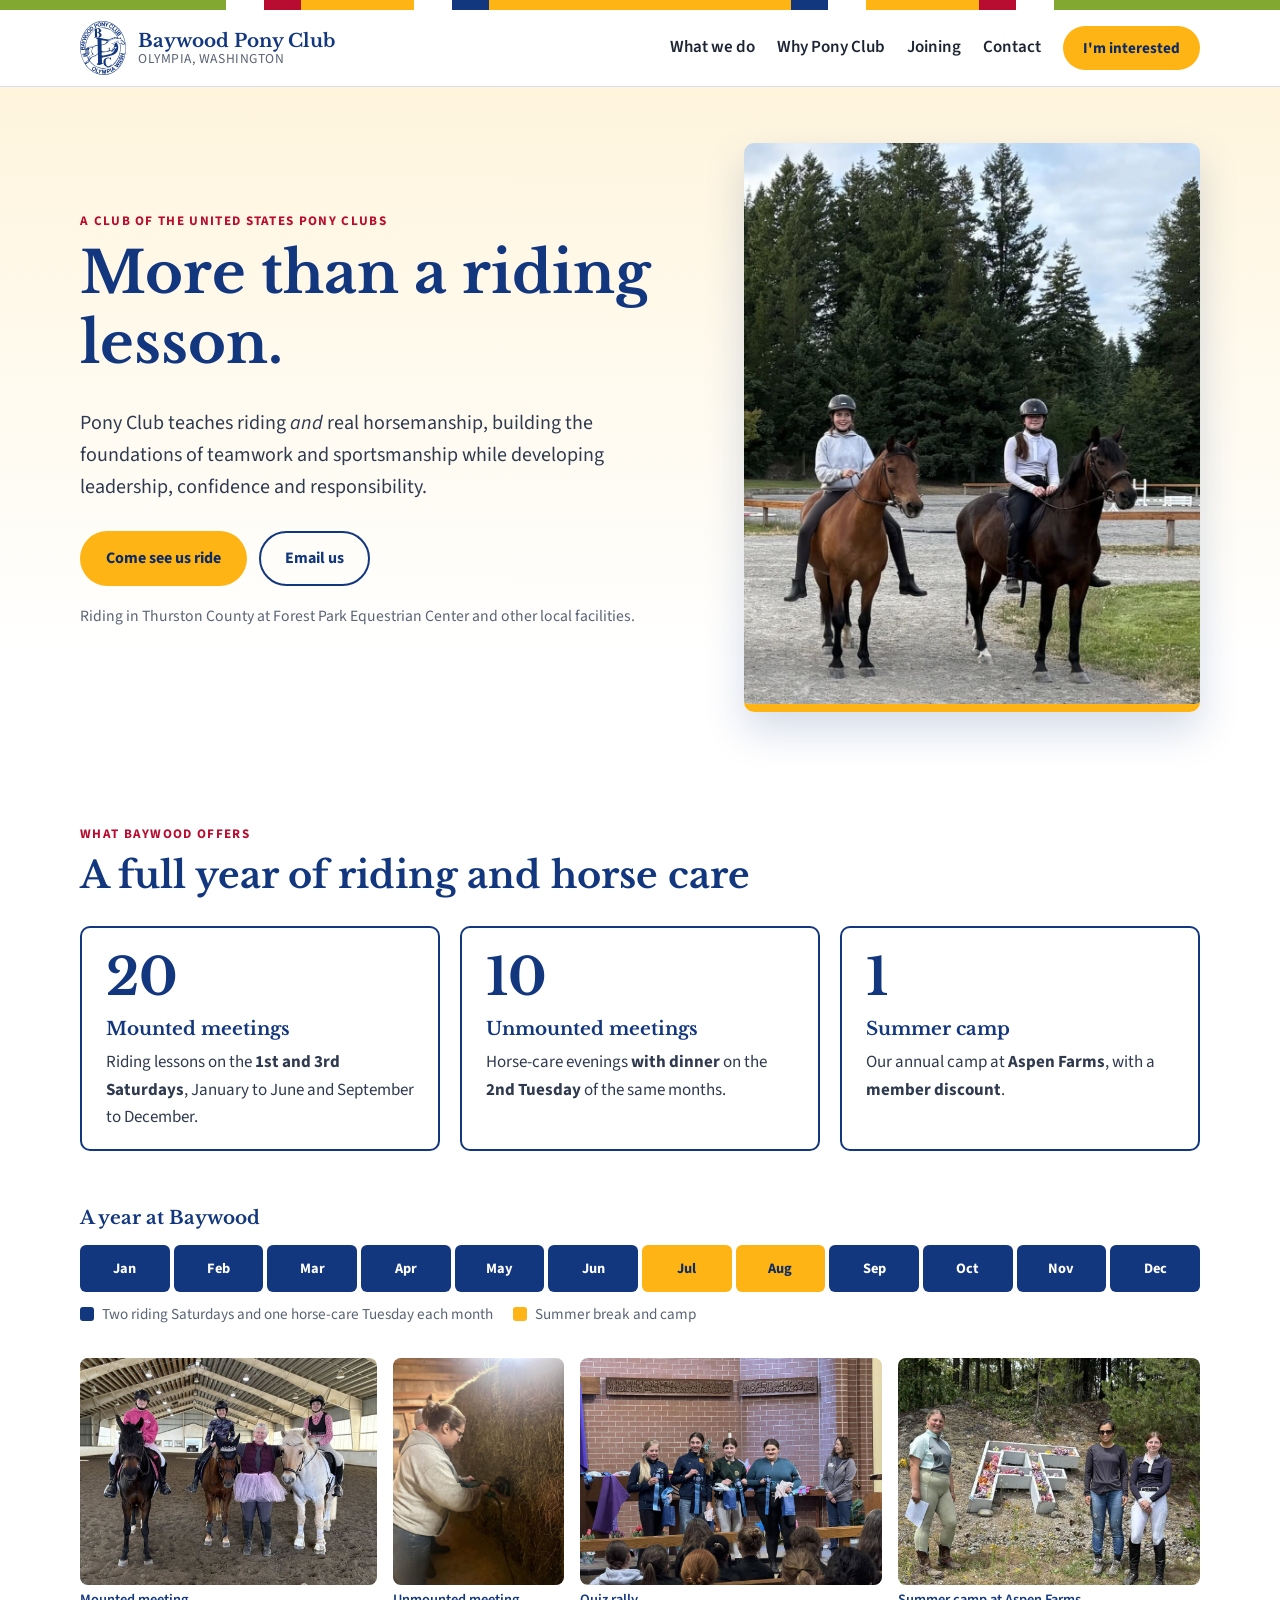
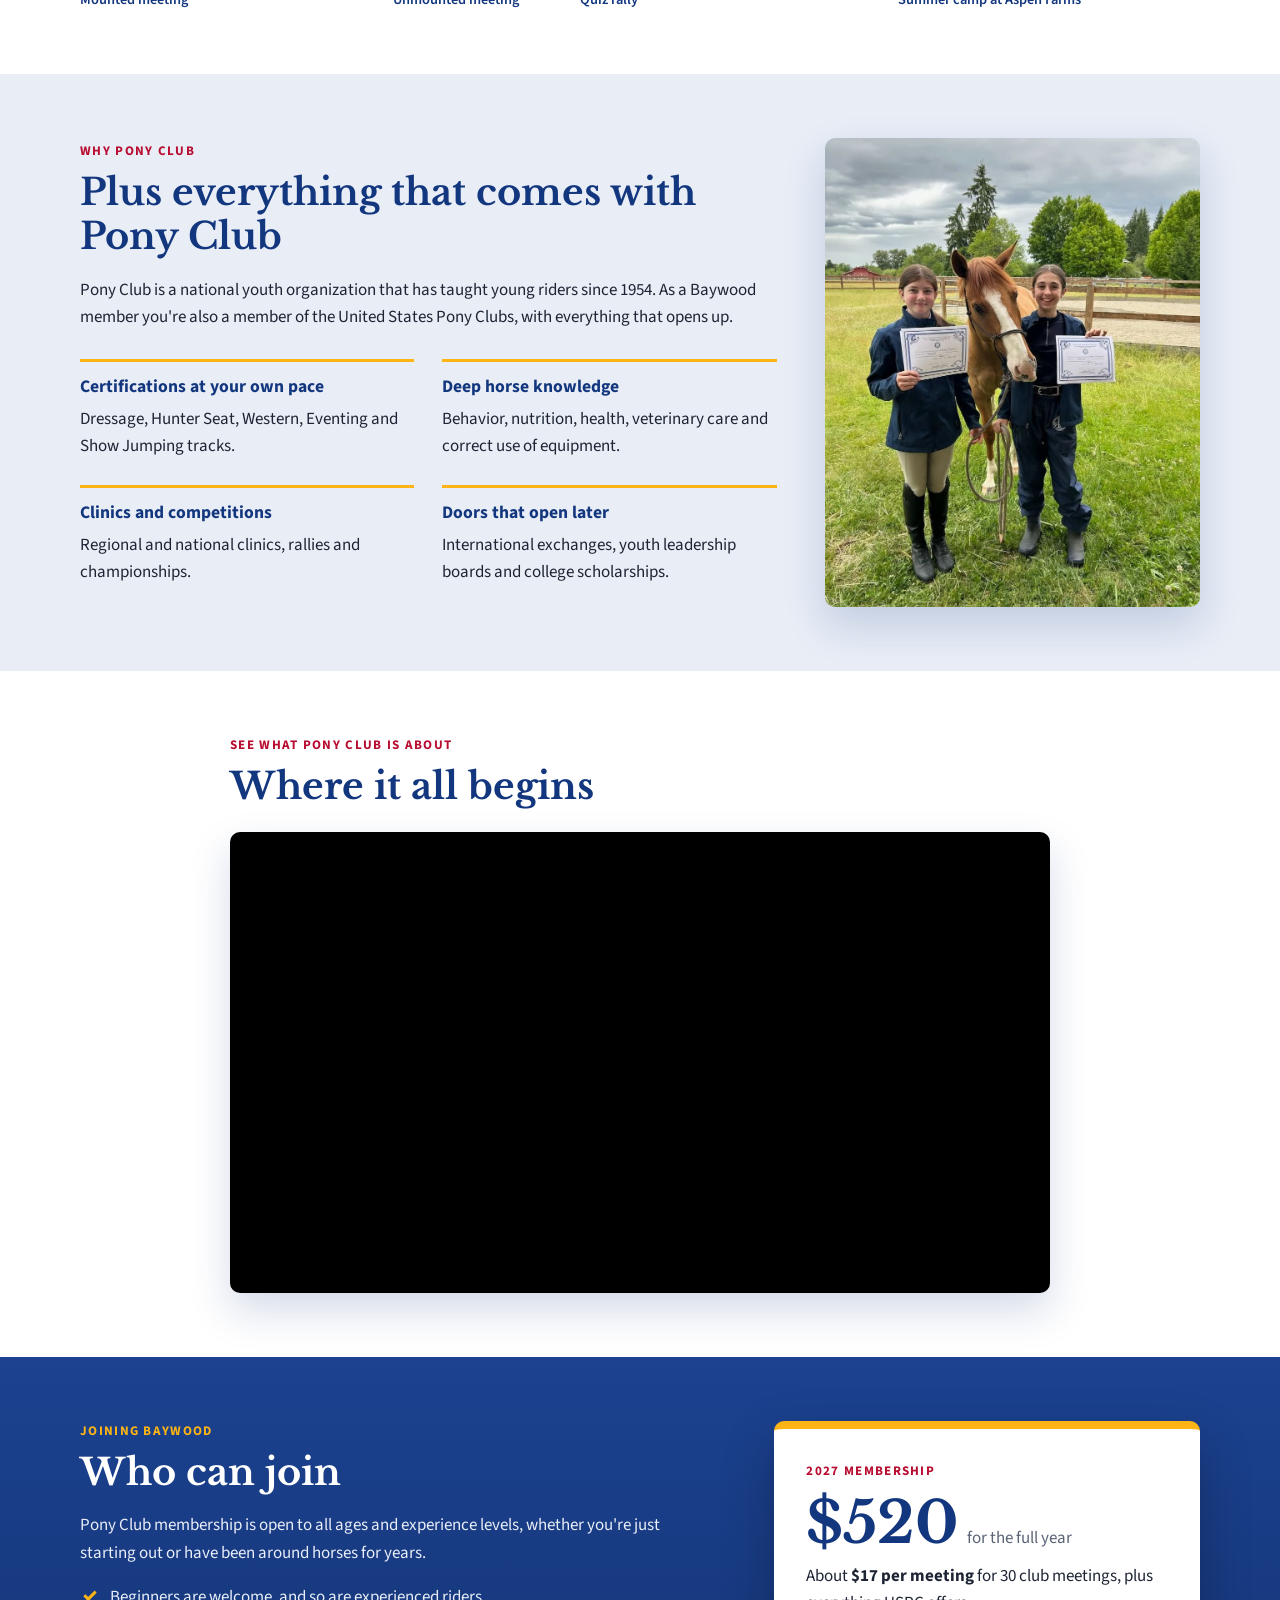
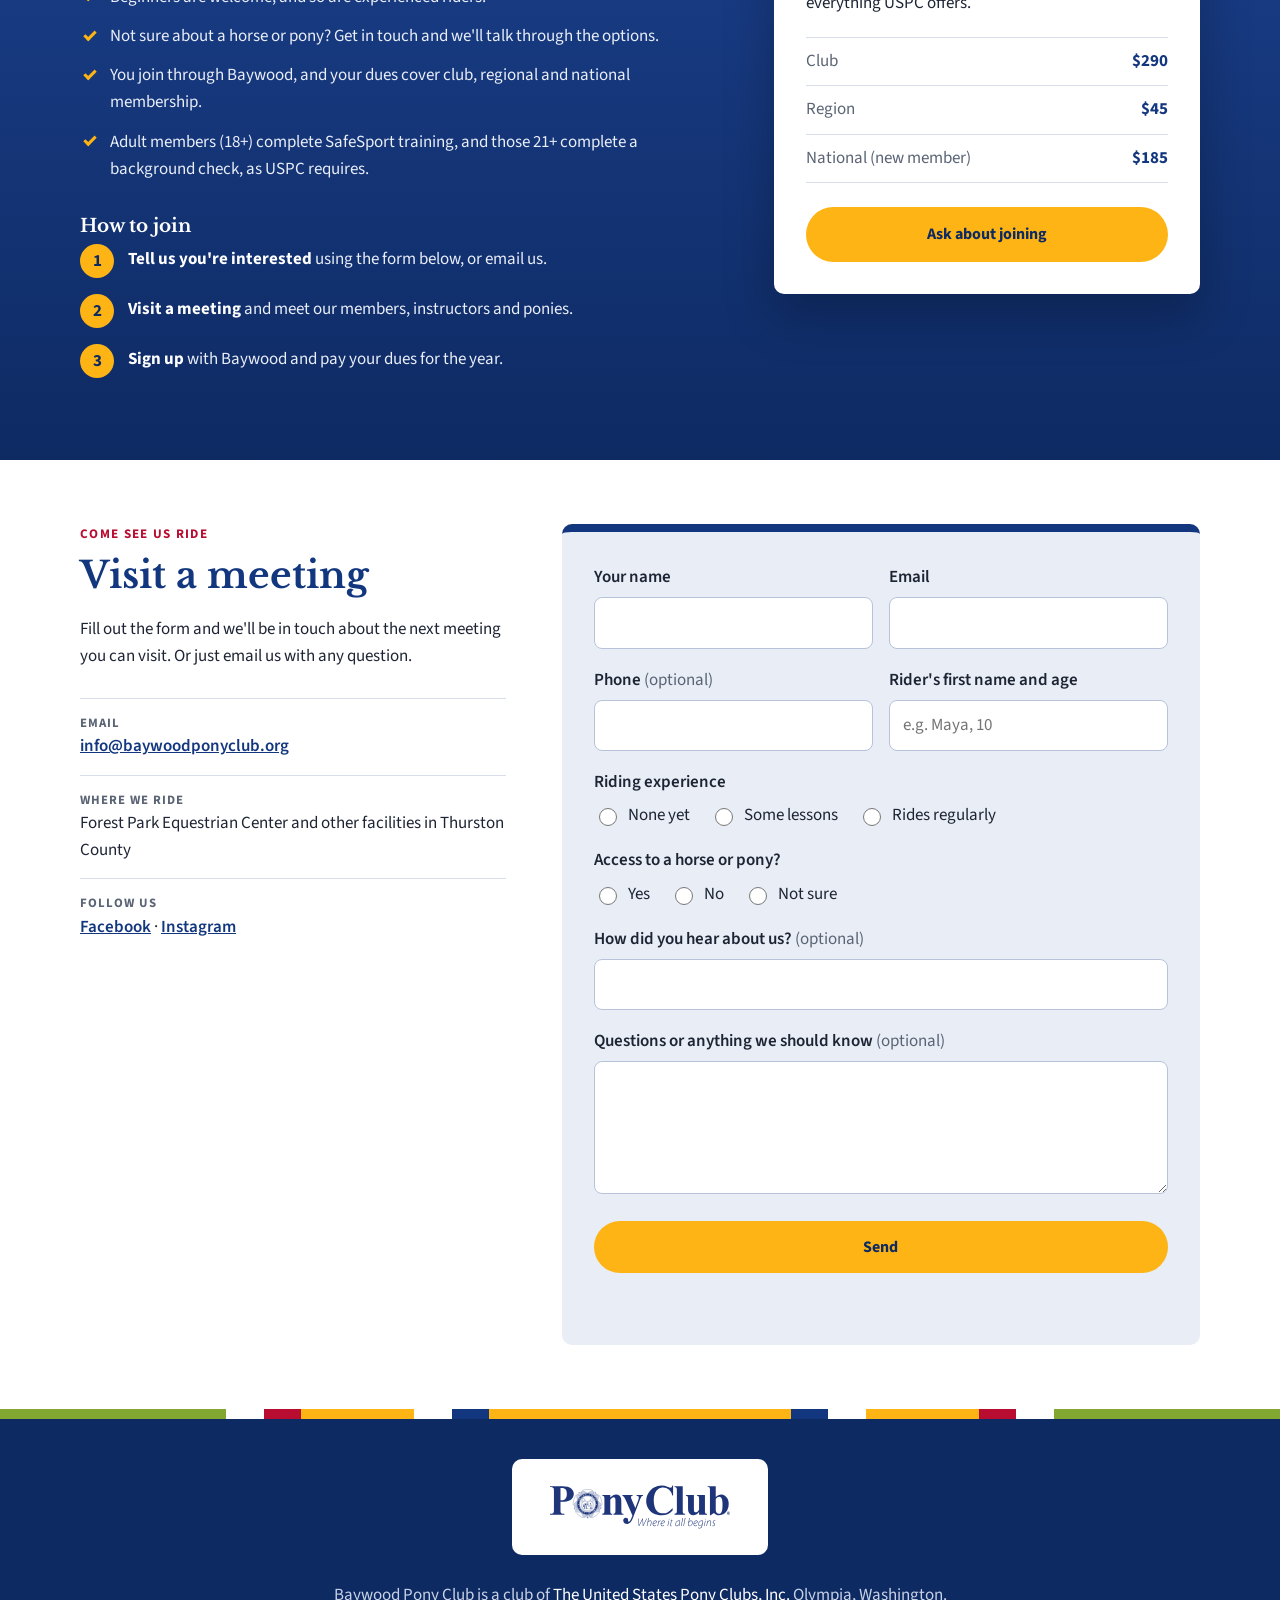
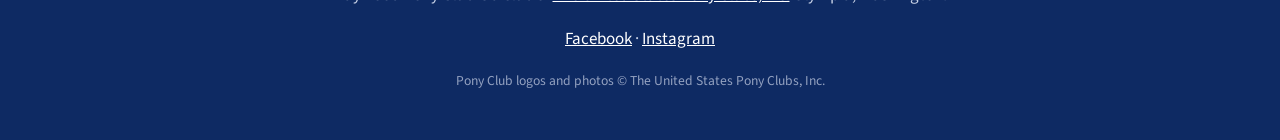
==== commit 9c1d1cbe: "Stretch the photo row to the full content width on desktop Co-Authored-By: Claude Opus 5.5 (1M conte" ====
--- a/index.html
+++ b/index.html
@@ -15,7 +15,7 @@
   <link rel="preconnect" href="https://fonts.googleapis.com">
   <link rel="preconnect" href="https://fonts.gstatic.com" crossorigin>
   <link href="https://fonts.googleapis.com/css2?family=Libre+Baskerville:ital,wght@0,400;0,700;1,400&family=Source+Sans+3:ital,wght@0,400;0,600;0,700;1,400&display=swap" rel="stylesheet">
-  <link rel="stylesheet" href="assets/css/style.css?v=202610071630">
+  <link rel="stylesheet" href="assets/css/style.css?v=202610071715">
 </head>
 <body>
   <a class="skip-link" href="#main">Skip to content</a>
@@ -304,7 +304,7 @@
     </div>
   </footer>
 
-  <script src="assets/js/main.js?v=202610071630" defer></script>
+  <script src="assets/js/main.js?v=202610071715" defer></script>
   <!-- Cloudflare Web Analytics --><script defer src='https://static.cloudflareinsights.com/beacon.min.js' data-cf-beacon='{"token": "b9a4ff217df244c380a9cbbc4a58297b"}'></script><!-- End Cloudflare Web Analytics -->
 </body>
 </html>
--- a/assets/css/style.css
+++ b/assets/css/style.css
@@ -132,7 +132,7 @@
 .key.camp { background: var(--gold); margin-left: 12px; }
 
 /* Photo placeholders */
-.gallery { display: flex; gap: 12px; margin-top: 32px; max-width: 960px; }
+.gallery { display: flex; gap: 16px; margin-top: 32px; }
 .gallery figure { margin: 0; flex-basis: 0; min-width: 0; }
 .gallery a.zoom { display: block; border-radius: 8px; overflow: hidden; cursor: zoom-in; }
 .gallery img { width: 100%; height: auto; transition: transform .2s ease; }
